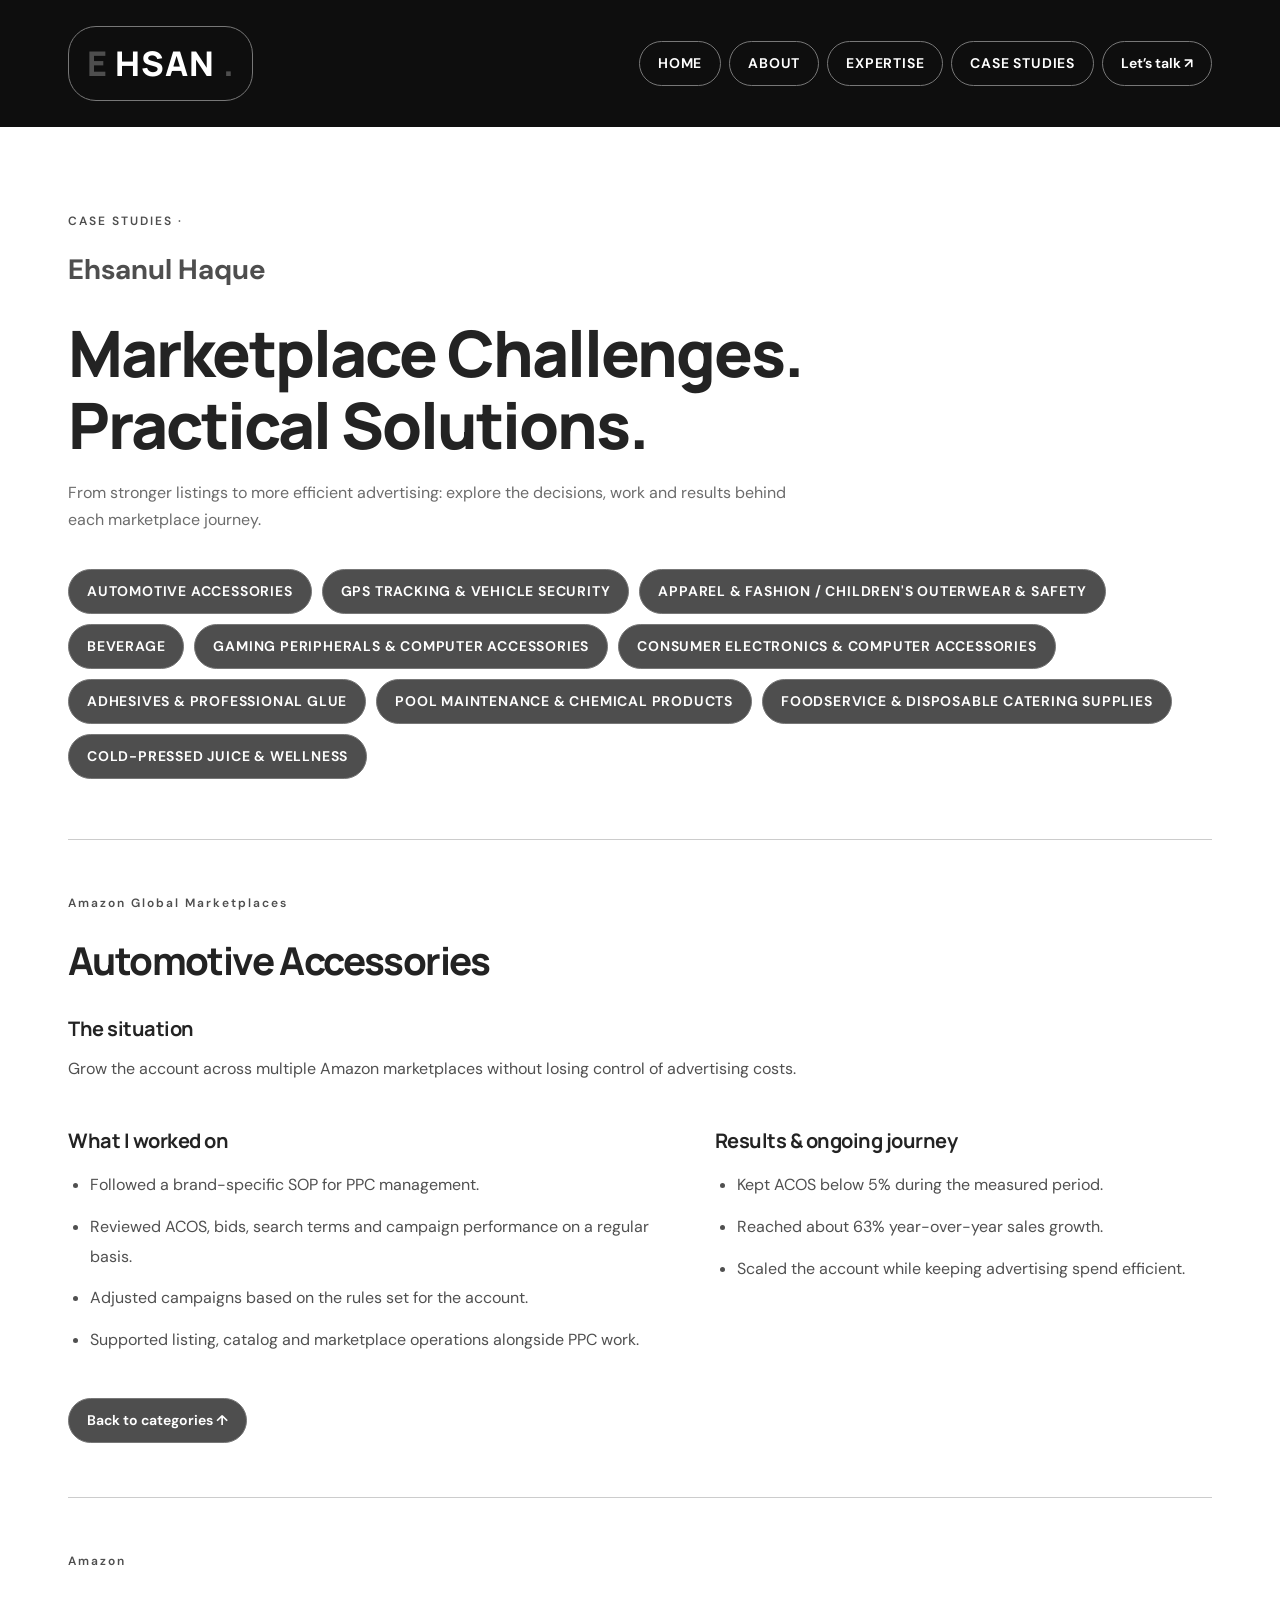
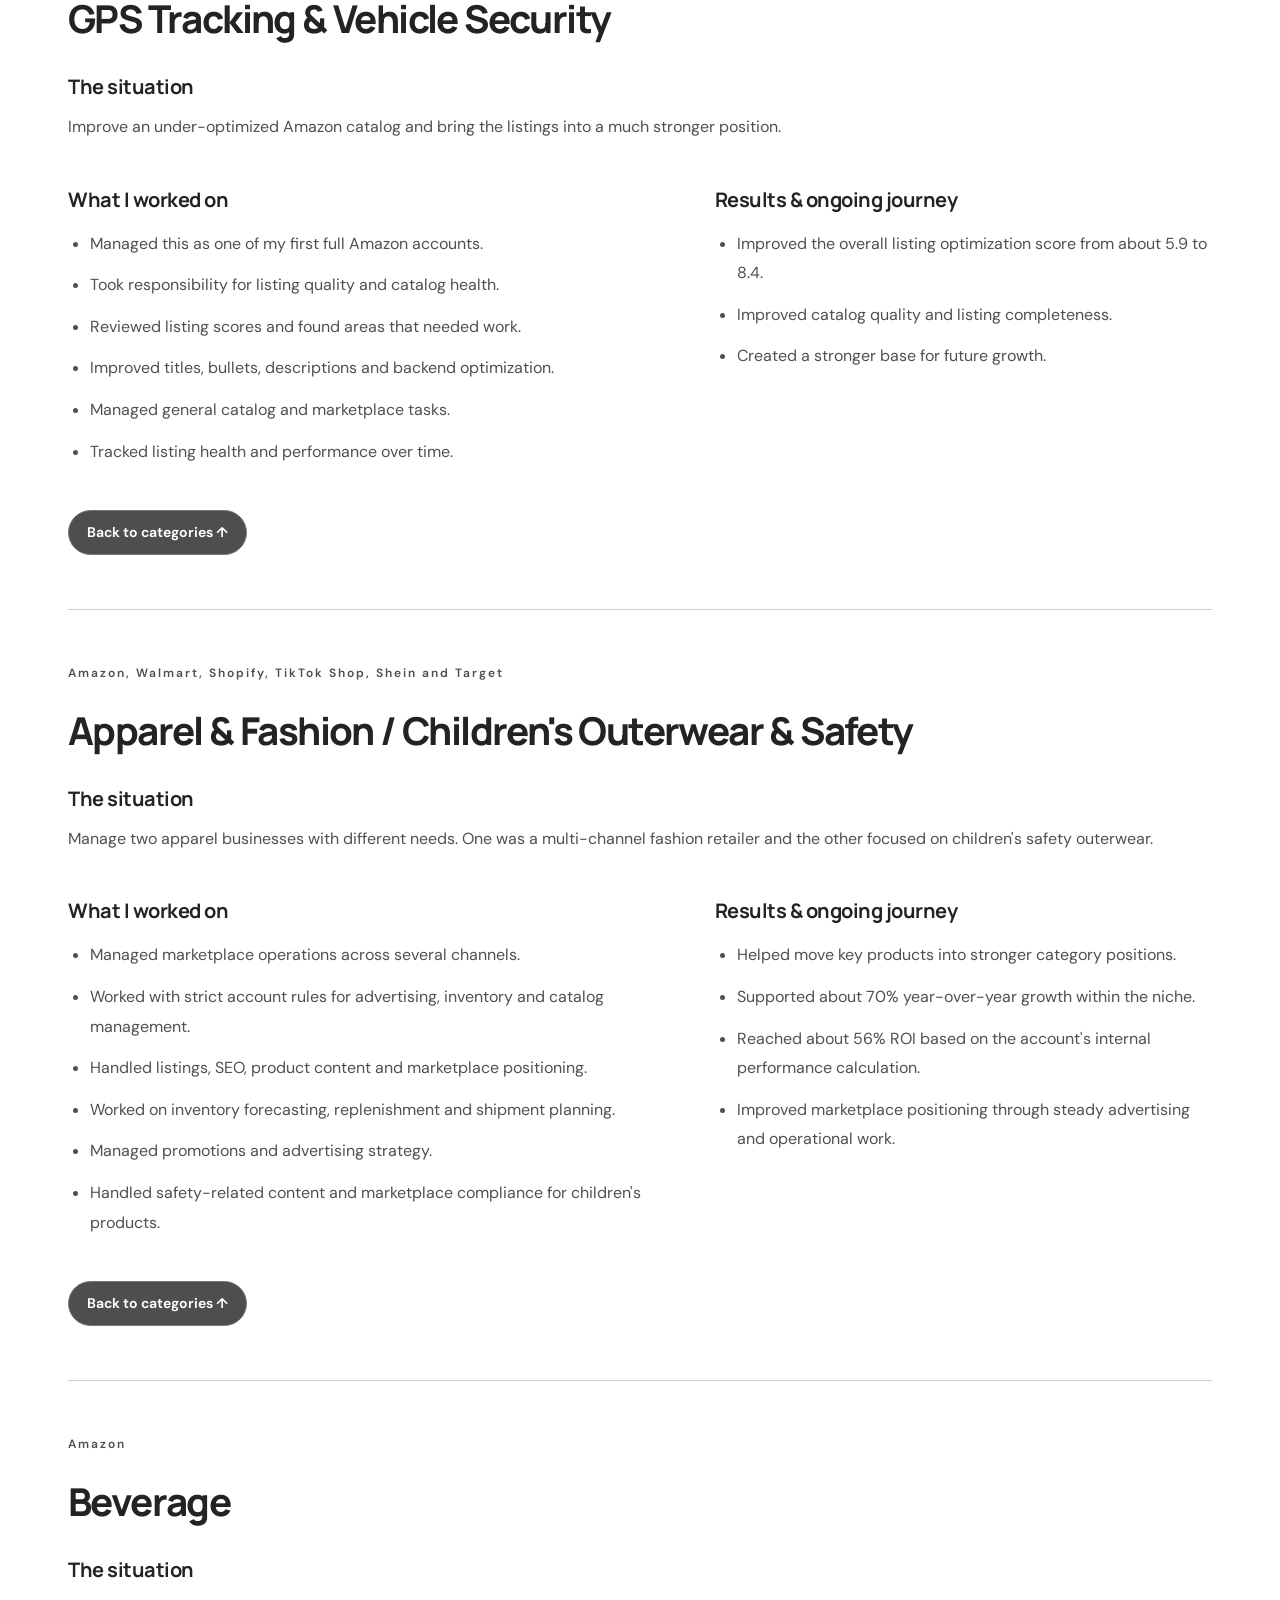
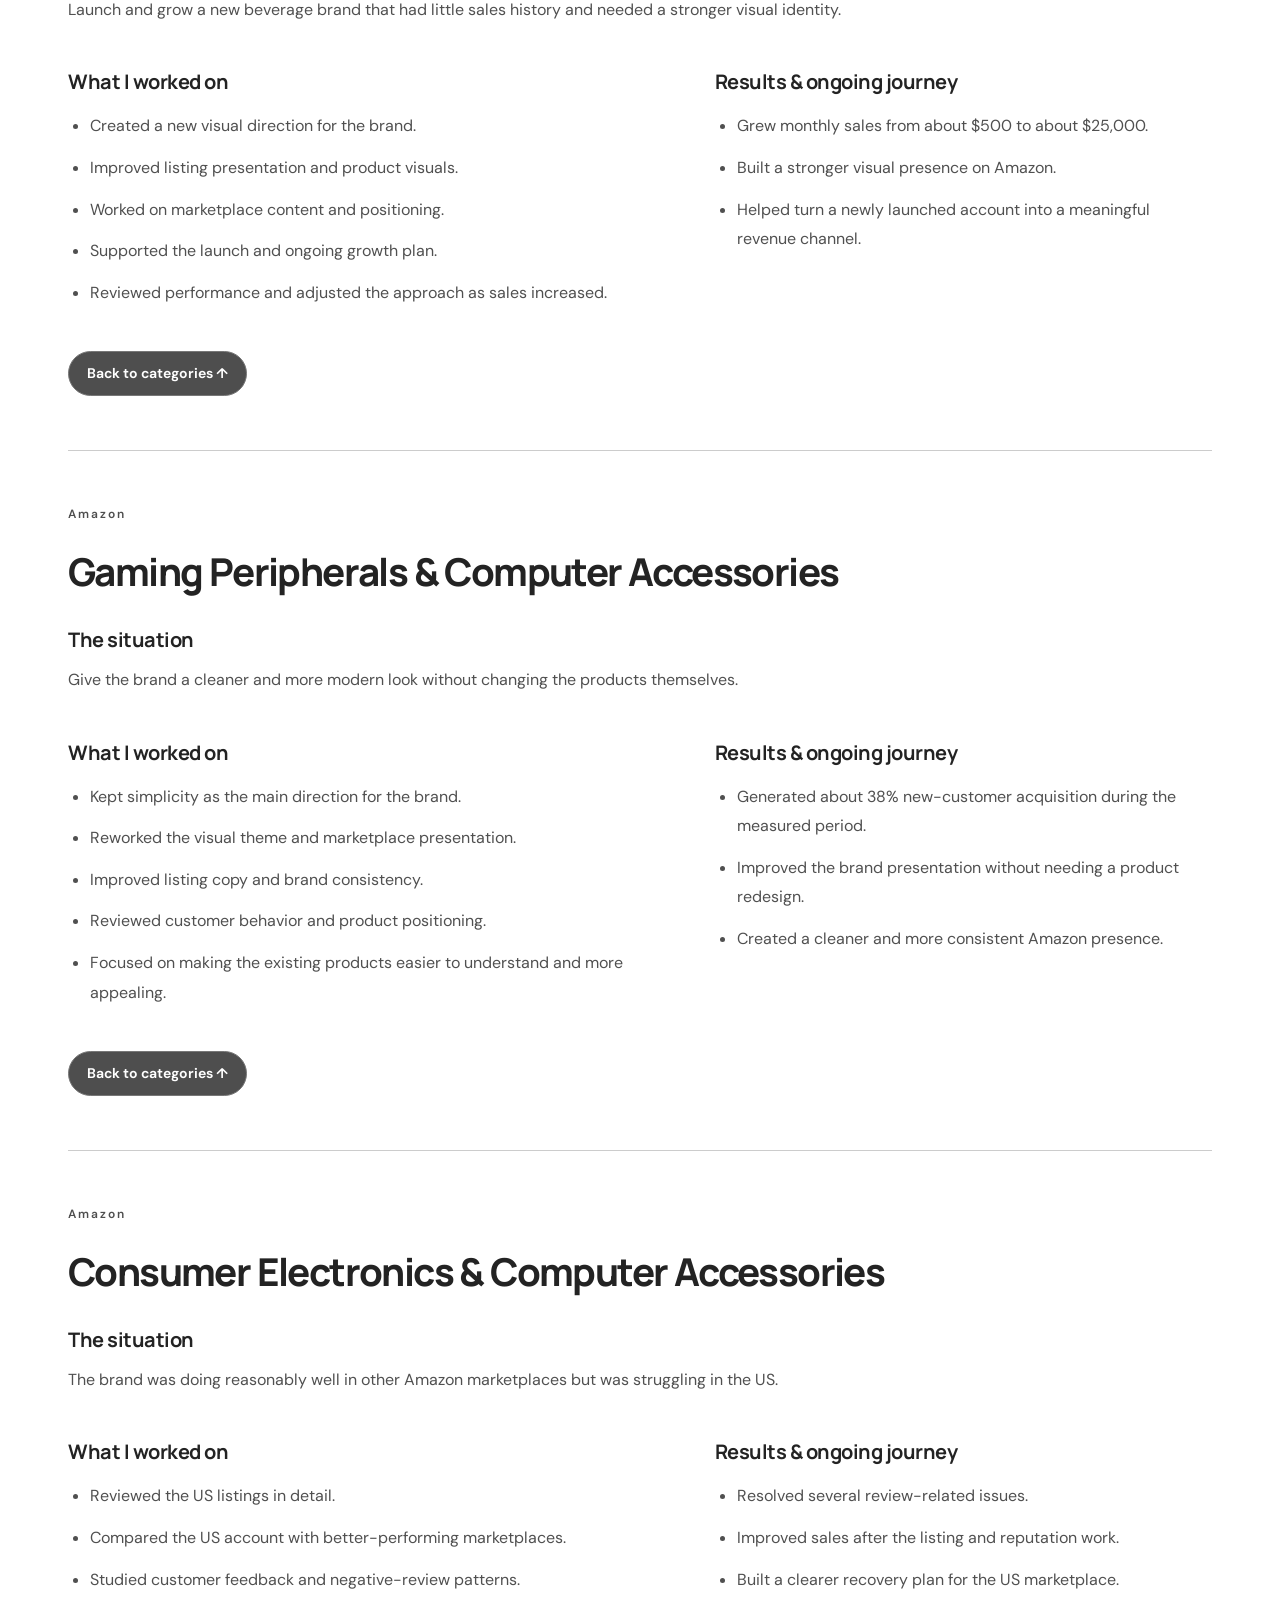
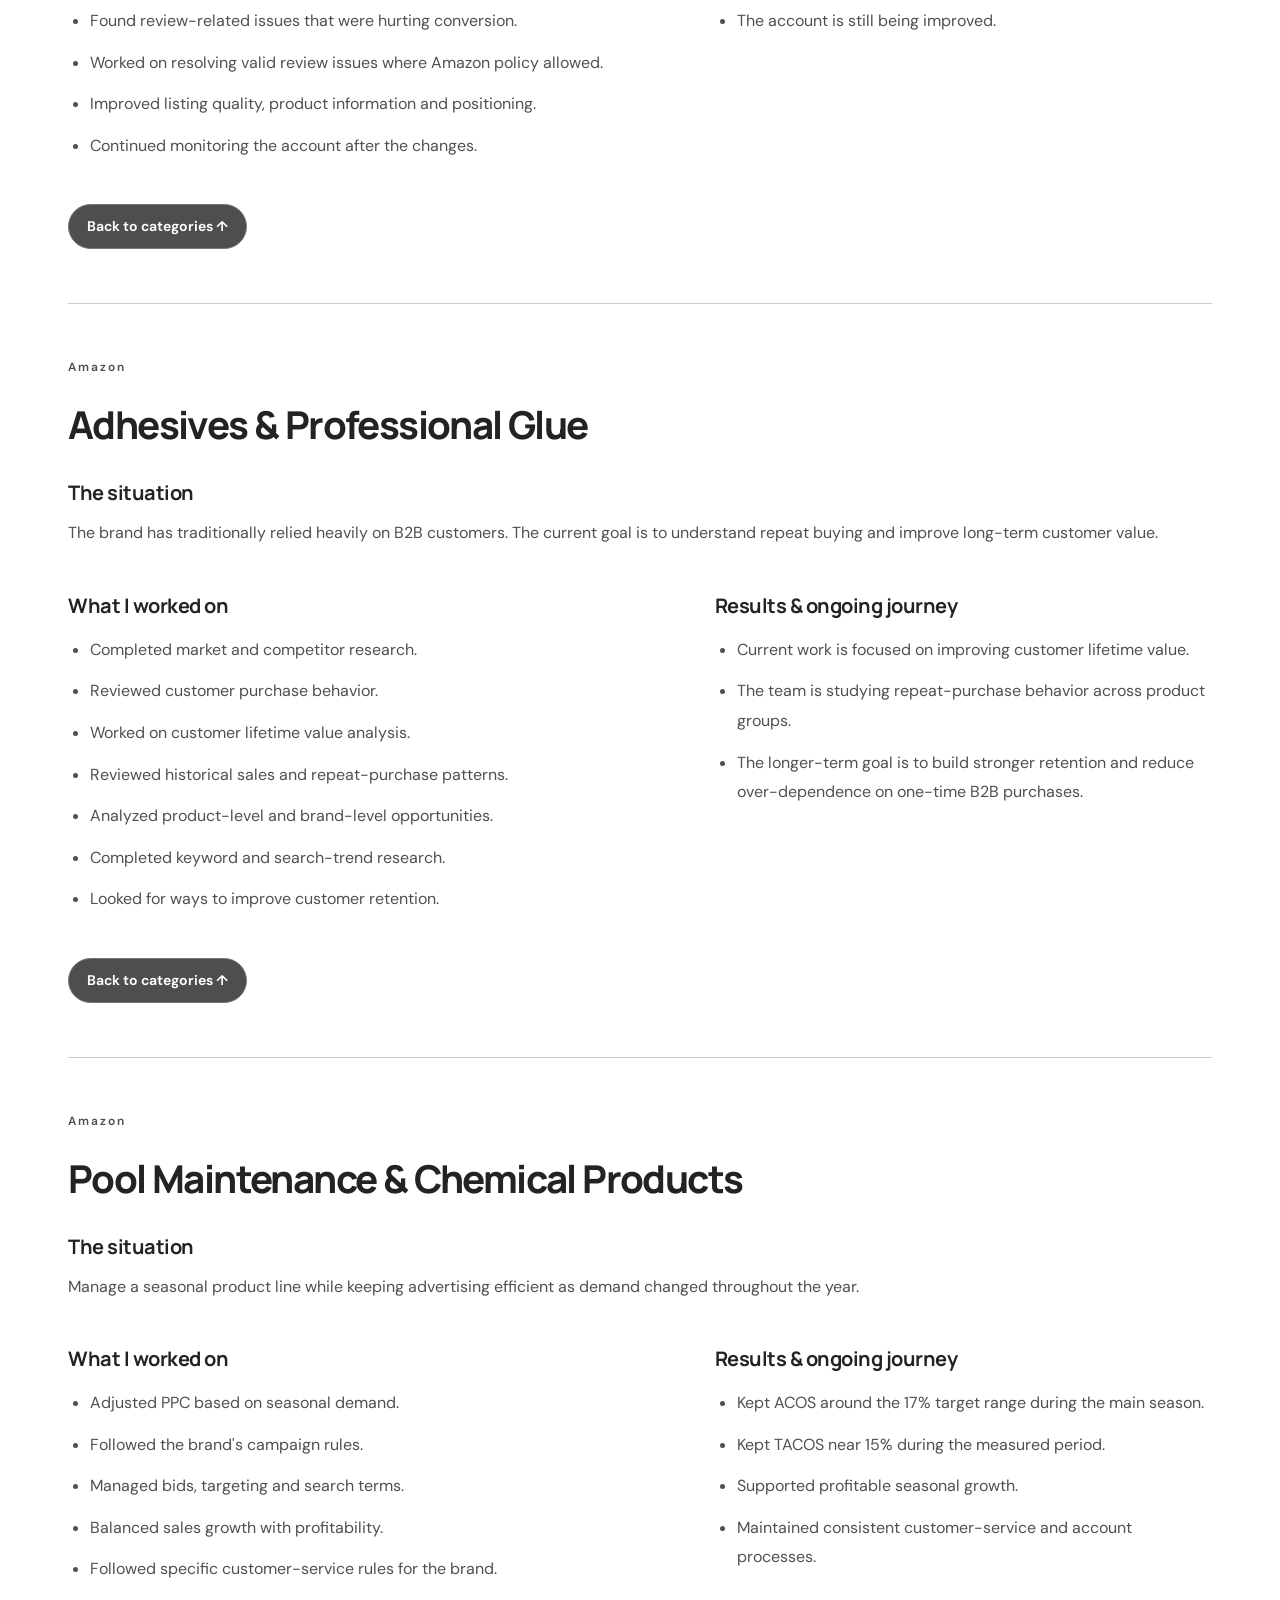
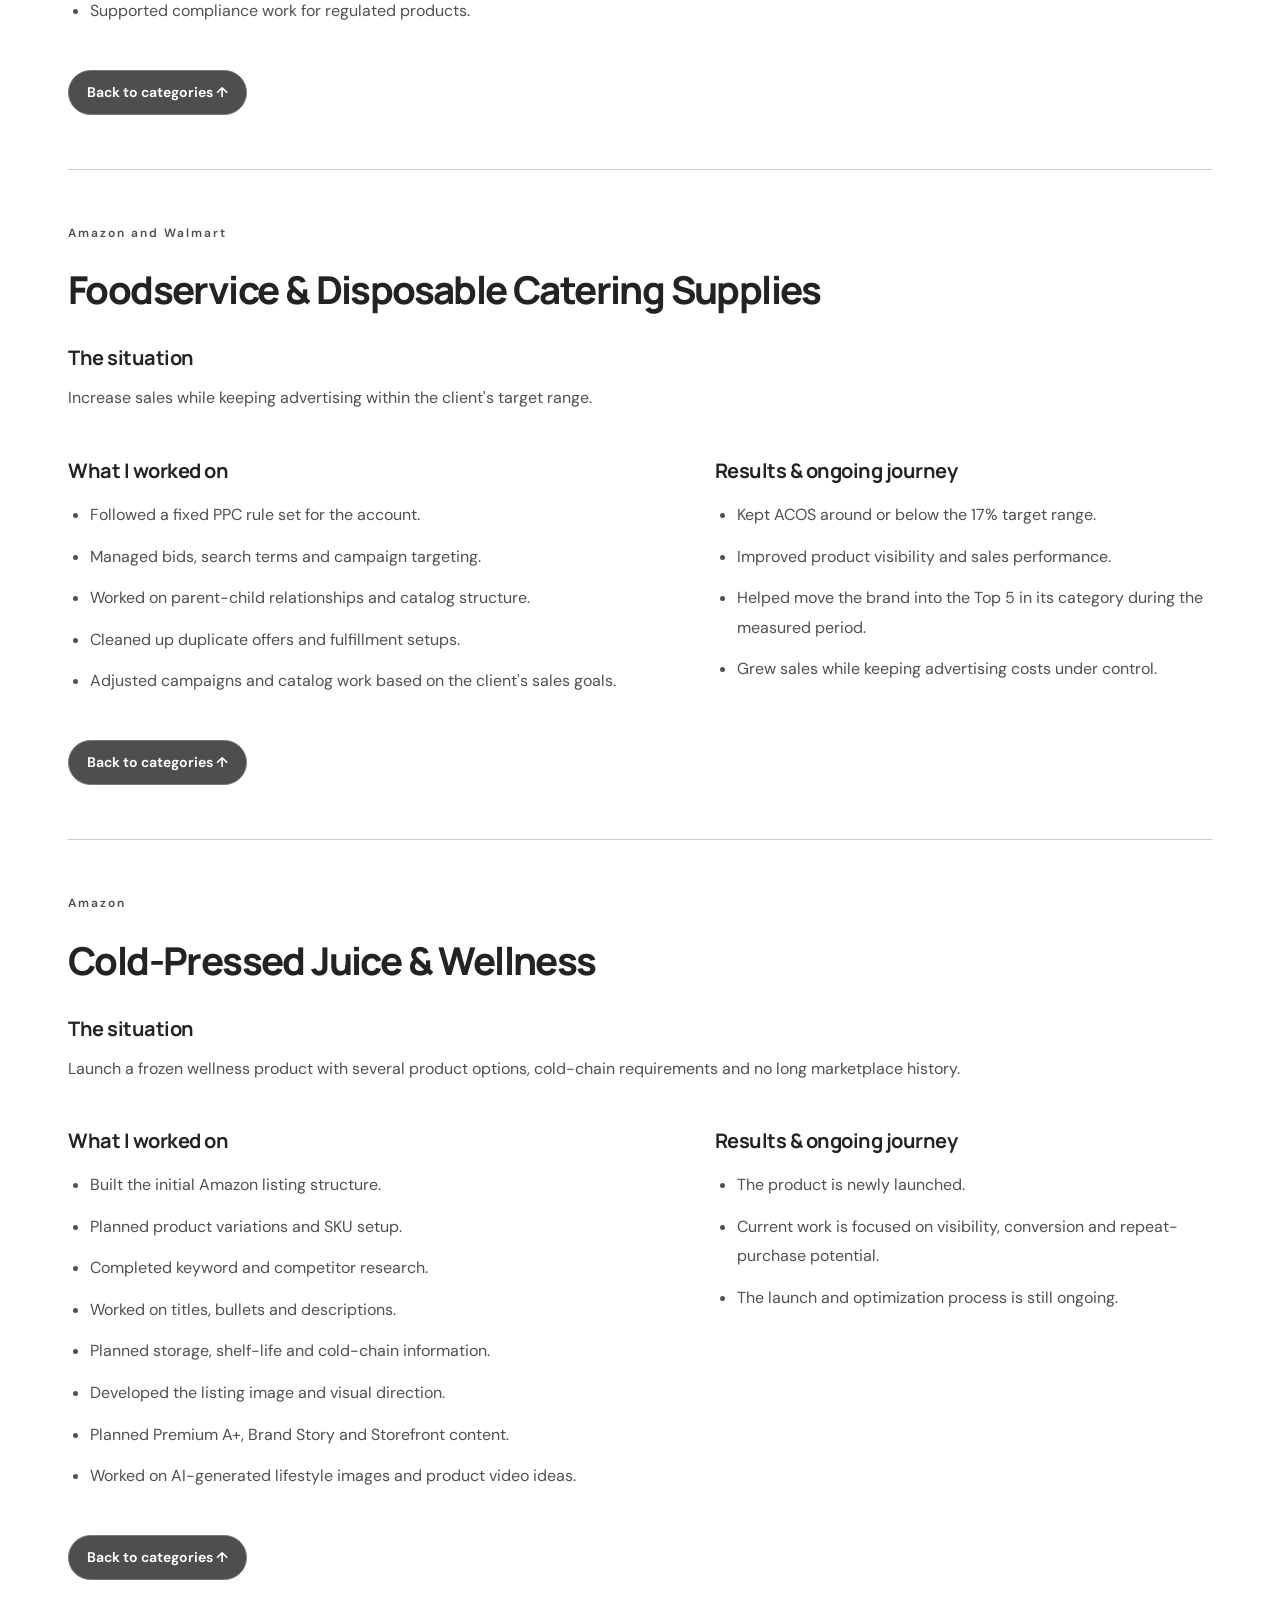
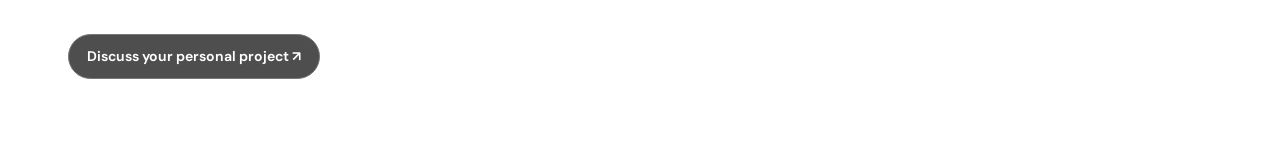
==== case-studies.html @ f99ffef5 "Add full category case studies and refresh personal project contact" ====
<!doctype html>
<html lang="en"><head><meta charset="utf-8"><meta name="viewport" content="width=device-width,initial-scale=1"><title>Marketplace Challenges. Practical Solutions. — Ehsanul Haque</title><meta name="description" content="Ehsan, Senior Account Manager and Amazon account management specialist. Marketplace strategy, AI content, advertising, reporting web apps, dashboards and automation."><link rel="icon" type="image/svg+xml" href="data:image/svg+xml,%3Csvg xmlns='http://www.w3.org/2000/svg' viewBox='0 0 40 40'%3E%3Crect width='40' height='40' rx='9' fill='%23474747'/%3E%3Ctext x='11' y='29' fill='white' font-family='Arial' font-size='29' font-weight='bold'%3Ee%3C/text%3E%3C/svg%3E"><link rel="stylesheet" href="styles.css"><link rel="stylesheet" href="theme.css"></head>
<body><a class="skip" href="#main">Skip to content</a><header><a class="wordmark" href="index.html#main"><span class="brand-accent">E</span>HSAN<span class="brand-dot">.</span></a><nav aria-label="Main navigation"><a href="index.html#main">Home</a><a href="index.html#about">About</a><a href="index.html#expertise">Expertise</a><a href="case-studies.html">Case studies</a><a class="nav-cta" href="index.html#contact">Let’s talk ↗</a></nav></header><main id="main" class="wrap section case-page"><div class="section-label">CASE STUDIES · <strong>Ehsanul Haque</strong></div><h1>Marketplace Challenges.<br>Practical Solutions.</h1><p class="case-intro">From stronger listings to more efficient advertising: explore the decisions, work and results behind each marketplace journey.</p><nav class="category-nav" aria-label="Case study categories"><a class="button" href="#case-1">Automotive Accessories</a><a class="button" href="#case-2">GPS Tracking &amp; Vehicle Security</a><a class="button" href="#case-3">Apparel &amp; Fashion / Children&#x27;s Outerwear &amp; Safety</a><a class="button" href="#case-4">Beverage</a><a class="button" href="#case-5">Gaming Peripherals &amp; Computer Accessories</a><a class="button" href="#case-6">Consumer Electronics &amp; Computer Accessories</a><a class="button" href="#case-7">Adhesives &amp; Professional Glue</a><a class="button" href="#case-8">Pool Maintenance &amp; Chemical Products</a><a class="button" href="#case-9">Foodservice &amp; Disposable Catering Supplies</a><a class="button" href="#case-10">Cold-Pressed Juice &amp; Wellness</a></nav><article class="case-story" id="case-1"><div class="section-label">Amazon Global Marketplaces</div><h2>Automotive Accessories</h2><h3>The situation</h3><p>Grow the account across multiple Amazon marketplaces without losing control of advertising costs.</p><div class="story-columns"><div><h3>What I worked on</h3><ul><li>Followed a brand-specific SOP for PPC management.</li><li>Reviewed ACOS, bids, search terms and campaign performance on a regular basis.</li><li>Adjusted campaigns based on the rules set for the account.</li><li>Supported listing, catalog and marketplace operations alongside PPC work.</li></ul></div><div><h3>Results & ongoing journey</h3><ul><li>Kept ACOS below 5% during the measured period.</li><li>Reached about 63% year-over-year sales growth.</li><li>Scaled the account while keeping advertising spend efficient.</li></ul></div></div><a class="button" href="#main">Back to categories ↑</a></article><article class="case-story" id="case-2"><div class="section-label">Amazon</div><h2>GPS Tracking &amp; Vehicle Security</h2><h3>The situation</h3><p>Improve an under-optimized Amazon catalog and bring the listings into a much stronger position.</p><div class="story-columns"><div><h3>What I worked on</h3><ul><li>Managed this as one of my first full Amazon accounts.</li><li>Took responsibility for listing quality and catalog health.</li><li>Reviewed listing scores and found areas that needed work.</li><li>Improved titles, bullets, descriptions and backend optimization.</li><li>Managed general catalog and marketplace tasks.</li><li>Tracked listing health and performance over time.</li></ul></div><div><h3>Results & ongoing journey</h3><ul><li>Improved the overall listing optimization score from about 5.9 to 8.4.</li><li>Improved catalog quality and listing completeness.</li><li>Created a stronger base for future growth.</li></ul></div></div><a class="button" href="#main">Back to categories ↑</a></article><article class="case-story" id="case-3"><div class="section-label">Amazon, Walmart, Shopify, TikTok Shop, Shein and Target</div><h2>Apparel &amp; Fashion / Children&#x27;s Outerwear &amp; Safety</h2><h3>The situation</h3><p>Manage two apparel businesses with different needs. One was a multi-channel fashion retailer and the other focused on children&#x27;s safety outerwear.</p><div class="story-columns"><div><h3>What I worked on</h3><ul><li>Managed marketplace operations across several channels.</li><li>Worked with strict account rules for advertising, inventory and catalog management.</li><li>Handled listings, SEO, product content and marketplace positioning.</li><li>Worked on inventory forecasting, replenishment and shipment planning.</li><li>Managed promotions and advertising strategy.</li><li>Handled safety-related content and marketplace compliance for children&#x27;s products.</li></ul></div><div><h3>Results & ongoing journey</h3><ul><li>Helped move key products into stronger category positions.</li><li>Supported about 70% year-over-year growth within the niche.</li><li>Reached about 56% ROI based on the account&#x27;s internal performance calculation.</li><li>Improved marketplace positioning through steady advertising and operational work.</li></ul></div></div><a class="button" href="#main">Back to categories ↑</a></article><article class="case-story" id="case-4"><div class="section-label">Amazon</div><h2>Beverage</h2><h3>The situation</h3><p>Launch and grow a new beverage brand that had little sales history and needed a stronger visual identity.</p><div class="story-columns"><div><h3>What I worked on</h3><ul><li>Created a new visual direction for the brand.</li><li>Improved listing presentation and product visuals.</li><li>Worked on marketplace content and positioning.</li><li>Supported the launch and ongoing growth plan.</li><li>Reviewed performance and adjusted the approach as sales increased.</li></ul></div><div><h3>Results & ongoing journey</h3><ul><li>Grew monthly sales from about $500 to about $25,000.</li><li>Built a stronger visual presence on Amazon.</li><li>Helped turn a newly launched account into a meaningful revenue channel.</li></ul></div></div><a class="button" href="#main">Back to categories ↑</a></article><article class="case-story" id="case-5"><div class="section-label">Amazon</div><h2>Gaming Peripherals &amp; Computer Accessories</h2><h3>The situation</h3><p>Give the brand a cleaner and more modern look without changing the products themselves.</p><div class="story-columns"><div><h3>What I worked on</h3><ul><li>Kept simplicity as the main direction for the brand.</li><li>Reworked the visual theme and marketplace presentation.</li><li>Improved listing copy and brand consistency.</li><li>Reviewed customer behavior and product positioning.</li><li>Focused on making the existing products easier to understand and more appealing.</li></ul></div><div><h3>Results & ongoing journey</h3><ul><li>Generated about 38% new-customer acquisition during the measured period.</li><li>Improved the brand presentation without needing a product redesign.</li><li>Created a cleaner and more consistent Amazon presence.</li></ul></div></div><a class="button" href="#main">Back to categories ↑</a></article><article class="case-story" id="case-6"><div class="section-label">Amazon</div><h2>Consumer Electronics &amp; Computer Accessories</h2><h3>The situation</h3><p>The brand was doing reasonably well in other Amazon marketplaces but was struggling in the US.</p><div class="story-columns"><div><h3>What I worked on</h3><ul><li>Reviewed the US listings in detail.</li><li>Compared the US account with better-performing marketplaces.</li><li>Studied customer feedback and negative-review patterns.</li><li>Found review-related issues that were hurting conversion.</li><li>Worked on resolving valid review issues where Amazon policy allowed.</li><li>Improved listing quality, product information and positioning.</li><li>Continued monitoring the account after the changes.</li></ul></div><div><h3>Results & ongoing journey</h3><ul><li>Resolved several review-related issues.</li><li>Improved sales after the listing and reputation work.</li><li>Built a clearer recovery plan for the US marketplace.</li><li>The account is still being improved.</li></ul></div></div><a class="button" href="#main">Back to categories ↑</a></article><article class="case-story" id="case-7"><div class="section-label">Amazon</div><h2>Adhesives &amp; Professional Glue</h2><h3>The situation</h3><p>The brand has traditionally relied heavily on B2B customers. The current goal is to understand repeat buying and improve long-term customer value.</p><div class="story-columns"><div><h3>What I worked on</h3><ul><li>Completed market and competitor research.</li><li>Reviewed customer purchase behavior.</li><li>Worked on customer lifetime value analysis.</li><li>Reviewed historical sales and repeat-purchase patterns.</li><li>Analyzed product-level and brand-level opportunities.</li><li>Completed keyword and search-trend research.</li><li>Looked for ways to improve customer retention.</li></ul></div><div><h3>Results & ongoing journey</h3><ul><li>Current work is focused on improving customer lifetime value.</li><li>The team is studying repeat-purchase behavior across product groups.</li><li>The longer-term goal is to build stronger retention and reduce over-dependence on one-time B2B purchases.</li></ul></div></div><a class="button" href="#main">Back to categories ↑</a></article><article class="case-story" id="case-8"><div class="section-label">Amazon</div><h2>Pool Maintenance &amp; Chemical Products</h2><h3>The situation</h3><p>Manage a seasonal product line while keeping advertising efficient as demand changed throughout the year.</p><div class="story-columns"><div><h3>What I worked on</h3><ul><li>Adjusted PPC based on seasonal demand.</li><li>Followed the brand&#x27;s campaign rules.</li><li>Managed bids, targeting and search terms.</li><li>Balanced sales growth with profitability.</li><li>Followed specific customer-service rules for the brand.</li><li>Supported compliance work for regulated products.</li></ul></div><div><h3>Results & ongoing journey</h3><ul><li>Kept ACOS around the 17% target range during the main season.</li><li>Kept TACOS near 15% during the measured period.</li><li>Supported profitable seasonal growth.</li><li>Maintained consistent customer-service and account processes.</li></ul></div></div><a class="button" href="#main">Back to categories ↑</a></article><article class="case-story" id="case-9"><div class="section-label">Amazon and Walmart</div><h2>Foodservice &amp; Disposable Catering Supplies</h2><h3>The situation</h3><p>Increase sales while keeping advertising within the client&#x27;s target range.</p><div class="story-columns"><div><h3>What I worked on</h3><ul><li>Followed a fixed PPC rule set for the account.</li><li>Managed bids, search terms and campaign targeting.</li><li>Worked on parent-child relationships and catalog structure.</li><li>Cleaned up duplicate offers and fulfillment setups.</li><li>Adjusted campaigns and catalog work based on the client&#x27;s sales goals.</li></ul></div><div><h3>Results & ongoing journey</h3><ul><li>Kept ACOS around or below the 17% target range.</li><li>Improved product visibility and sales performance.</li><li>Helped move the brand into the Top 5 in its category during the measured period.</li><li>Grew sales while keeping advertising costs under control.</li></ul></div></div><a class="button" href="#main">Back to categories ↑</a></article><article class="case-story" id="case-10"><div class="section-label">Amazon</div><h2>Cold-Pressed Juice &amp; Wellness</h2><h3>The situation</h3><p>Launch a frozen wellness product with several product options, cold-chain requirements and no long marketplace history.</p><div class="story-columns"><div><h3>What I worked on</h3><ul><li>Built the initial Amazon listing structure.</li><li>Planned product variations and SKU setup.</li><li>Completed keyword and competitor research.</li><li>Worked on titles, bullets and descriptions.</li><li>Planned storage, shelf-life and cold-chain information.</li><li>Developed the listing image and visual direction.</li><li>Planned Premium A+, Brand Story and Storefront content.</li><li>Worked on AI-generated lifestyle images and product video ideas.</li></ul></div><div><h3>Results & ongoing journey</h3><ul><li>The product is newly launched.</li><li>Current work is focused on visibility, conversion and repeat-purchase potential.</li><li>The launch and optimization process is still ongoing.</li></ul></div></div><a class="button" href="#main">Back to categories ↑</a></article><a class="button" href="index.html#contact">Discuss your personal project ↗</a></main></body></html>
---- styles.css ----
@import url('https://fonts.googleapis.com/css2?family=DM+Sans:wght@400;450;500;550;600;650;700&family=Manrope:wght@400;500;600;650;700;750;800&display=swap');
:root{--ink:#222222;--blue:#595959;--muted:#6f6f6f;--line:#e0e0e0;--paper:#ffffff;--soft:#f6f6f6}*{box-sizing:border-box}html{scroll-behavior:smooth;scroll-padding-top:100px}body{margin:0;background:var(--paper);color:var(--ink);font-family:'DM Sans',Arial,sans-serif;font-size:16px;line-height:1.65}a{color:inherit;text-decoration:none}a,summary{touch-action:manipulation}a:focus-visible,summary:focus-visible{outline:3px solid #989898;outline-offset:6px}.wrap{max-width:1240px;padding:0 48px;margin:auto}header{max-width:1440px;padding:25px 48px;margin:auto;display:flex;align-items:center;justify-content:space-between;border-bottom:1px solid var(--line)}.wordmark{font-family:'Manrope',sans-serif;font-size:32px;font-weight:800;letter-spacing:-1.8px}.wordmark span{font-family:Arial;font-size:13px;vertical-align:top;margin-left:4px;letter-spacing:0}nav{display:flex;gap:34px;align-items:center;font-size:14px;font-weight:600}.nav-cta{padding:10px 18px;border:1px solid var(--line);border-radius:5px}.nav-cta span{margin-left:18px}.hero{padding-top:62px;padding-bottom:60px}.eyebrow,.section-label{font-size:12px;letter-spacing:1.7px;font-weight:700}.eyebrow{display:flex;align-items:center;gap:10px;margin-bottom:27px}.tiny-line{display:block;width:24px;height:2px;background:var(--blue)}.hero-grid{display:grid;grid-template-columns:1.65fr 1fr;gap:65px;align-items:center}h1,h2,h3,p{margin-top:0}h1,h2,h3{font-family:'Manrope',sans-serif}h1{font-size:clamp(40px,4.6vw,65px);line-height:1.12;letter-spacing:-2.9px;font-weight:750;margin-bottom:25px}h1>span{color:var(--blue)}.hero-copy{color:var(--muted);max-width:525px;font-size:17px;line-height:1.8}.actions{display:flex;align-items:center;gap:26px;margin:30px 0}.button{background:var(--blue);color:white;padding:15px 21px;display:inline-flex;align-items:center;gap:26px;border-radius:5px;font-size:14px;font-weight:650;transition:background .2s,transform .2s}.button:hover{background:#444444;transform:translateY(-2px)}.text-link{font-size:14px;font-weight:600}.text-link span{margin-left:12px}.role{border-left:2px solid #dedede;padding-left:15px;font-size:13px;line-height:1.8;color:var(--muted);margin-top:35px}.role strong{font-weight:500;color:var(--ink)}.hero-card{background:#222222;color:#ffffff;padding:26px 30px 20px;border-radius:12px;position:relative;box-shadow:14px 16px 0 #f1f1f1;overflow:hidden}.card-top{display:flex;justify-content:space-between;color:#c7c7c7;font-size:10px;letter-spacing:1.1px;gap:10px}.big-a{font-family:Georgia,serif;font-size:94px;line-height:1.2;letter-spacing:-6px;margin-top:15px;color:#bdbdbd}.big-a span{font-family:Arial,sans-serif;font-size:56px;margin-left:5px;color:#a2a2a2}.hero-card h2{font-size:30px;line-height:1.2;letter-spacing:-1px;margin:5px 0 12px}.hero-card p{color:#bdbdbd;font-size:14px;margin-bottom:22px}.pillar{display:flex;border-top:1px solid #414141;align-items:center;gap:16px;padding:10px 0;font-size:14px}.pillar>span:first-child{color:#ababab;font-size:11px}.pillar b{font-weight:500;flex:1}.pillar>span:last-child{color:#bdbdbd}.card-bottom{font-size:9px;letter-spacing:1px;margin-top:13px;color:#ababab}.market-strip{border-block:1px solid var(--line);background:#fcfcfc}.market-strip>.wrap{display:flex;justify-content:space-between;align-items:center;gap:25px;padding-block:25px;flex-wrap:wrap}.market-strip .wrap>span{font-size:10px;letter-spacing:1.5px;color:var(--muted)}.market-strip b{font-size:21px;letter-spacing:-.7px}.market-strip small{font-size:10px;font-weight:400;letter-spacing:0}.section{padding-top:90px;padding-bottom:90px}.section-label{color:var(--blue);margin-bottom:24px}h2{font-size:clamp(30px,3.25vw,44px);line-height:1.22;letter-spacing:-1.6px;font-weight:650;margin-bottom:24px}h3{font-size:19px;letter-spacing:-.5px;line-height:1.35;font-weight:700}p{color:var(--muted);margin-bottom:20px}.about,.experience{display:grid;grid-template-columns:1fr 2fr;gap:50px}.about>div:last-child,.experience>div:last-child{max-width:700px}.large-copy{font-size:22px;color:var(--ink);line-height:1.6}.section-heading{display:flex;justify-content:space-between;gap:50px;align-items:flex-end;margin-bottom:36px}.section-heading h2{margin-bottom:0}.section-heading>p{max-width:340px;margin:0;font-size:15px}.expertise-bg{background:var(--soft)}.expertise-grid{display:grid;grid-template-columns:repeat(4,1fr);gap:25px}.expertise-grid article{border-top:1px solid #cfcfcf;padding-top:25px}.skill-icon{display:inline-flex;width:40px;height:40px;border:1px solid #d6d6d6;background:#f0f0f0;align-items:center;justify-content:center;font-size:23px;color:var(--blue);border-radius:8px;margin-bottom:27px}.expertise-grid h3{font-size:18px}.expertise-grid p{font-size:14px}.expertise-grid ul{list-style:none;padding:18px 0 0;margin:0;border-top:1px solid var(--line);font-size:13px;line-height:2.15}.market-grid{display:grid;grid-template-columns:1fr 1.2fr;gap:50px}.amazon-card{border:1px solid #dedede;border-radius:9px;padding:34px;background:#f9f9f9;display:flex;flex-direction:column;align-items:flex-start}.tag{font-size:10px;letter-spacing:1.2px;color:var(--blue);font-weight:700;background:#eeeeee;padding:5px 9px;border-radius:3px;display:inline-block}.amazon-card h3{font-size:36px;margin:30px 0 15px}.mini-label{font-size:10px;letter-spacing:1px;margin-top:auto;color:var(--muted)}.other-markets>div{display:flex;justify-content:space-between;align-items:center;gap:25px;padding:18px 0;border-bottom:1px solid var(--line)}.other-markets h3{margin:0}.other-markets p{font-size:13px;margin:0;text-align:right}.work-bg{background:#f7f7f7}.project{border-top:1px solid #d8d8d8}.project:last-child{border-bottom:1px solid #d8d8d8}.project summary{display:flex;gap:24px;align-items:center;padding:25px 0;cursor:pointer;list-style:none}.project summary::-webkit-details-marker{display:none}.project-number{font-size:12px;color:var(--muted);width:30px}.project h3{font-size:27px;margin:0;flex:1}.project-status{font-size:10px;letter-spacing:1px;color:var(--muted)}.project-toggle{border:1px solid #d2d2d2;border-radius:50%;width:35px;height:35px;display:grid;place-items:center;font-size:24px;font-weight:400;transition:transform .2s}.project[open] .project-toggle{transform:rotate(45deg)}.project-body{max-width:760px;padding:0 50px 22px;font-size:15px}.tools-section{display:grid;grid-template-columns:1fr 1fr;gap:75px}.tools-section>div>p{max-width:320px}.tool-list{display:grid;grid-template-columns:1fr 1fr;gap:22px}.tool-list>div{border-bottom:1px solid var(--line);padding-bottom:15px}.tool-list h3{font-size:16px;margin-bottom:5px}.tool-list p{font-size:13px;margin:0}.process-bg{background:#222222;color:white}.process-bg .section-label{color:#bcbcbc}.process-grid{display:grid;grid-template-columns:repeat(4,1fr);gap:30px;margin-top:48px}.process-grid article{border-top:1px solid #545454;padding-top:18px}.process-grid article>span{font-size:13px;color:#bcbcbc}.process-grid h3{margin-top:27px}.process-grid p{font-size:14px;color:#c0c0c0}.experience .tag{margin-bottom:22px}.experience-foot{font-size:13px;border-top:1px solid var(--line);padding-top:20px;margin-top:25px;color:var(--muted)}.contact{background:var(--blue);color:white;padding-top:64px}.contact .section-label{color:#dcdcdc}.contact-grid{display:grid;grid-template-columns:1.5fr 1fr;gap:60px;align-items:center}.contact h2{font-size:clamp(35px,3.5vw,49px)}.contact h2 span{color:#cacaca}.contact p{color:#eaeaea}.light{background:white;color:var(--blue)}.light:hover{background:#f2f2f2}.contact-pending{border:1px solid #bababa;border-radius:4px;padding:14px 18px;display:inline-block;font-size:14px}.contact-address{font-size:14px;margin-top:14px}footer{border-top:1px solid #8b8b8b;display:flex;align-items:center;justify-content:space-between;gap:20px;margin-top:48px;padding:25px 0}footer>span,footer>a:last-child{font-size:12px;color:#eaeaea}.skip{position:absolute;top:-100px;left:15px;padding:12px;background:white;z-index:10}.skip:focus{top:10px}@media(min-width:1440px){header{padding-inline:148px;max-width:1440px}}@media(max-width:1000px){.hero-grid{gap:35px;grid-template-columns:1.4fr 1fr}h1{font-size:48px;letter-spacing:-2px}.hero-card{padding:24px}.expertise-grid{grid-template-columns:repeat(2,1fr);gap:35px}.about,.experience{grid-template-columns:1fr 2.5fr;gap:20px}.tools-section{gap:35px}.market-grid{gap:30px}.process-grid{grid-template-columns:repeat(2,1fr)}.contact-grid{gap:30px}}@media(max-width:720px){.wrap{padding-inline:24px}header{padding:20px 24px}nav{gap:18px}nav>a:not(.nav-cta){display:none}.wordmark{font-size:29px}.hero{padding-top:40px;padding-bottom:45px}.eyebrow{font-size:10px;letter-spacing:1.1px}.hero-grid{grid-template-columns:1fr;gap:40px}h1{font-size:clamp(37px,8.4vw,57px);letter-spacing:-1.8px}.hero-copy{font-size:16px}.hero-card{max-width:460px;width:100%;padding:25px 28px}.big-a{float:right;margin-top:25px;font-size:90px}.hero-card h2{margin-top:30px}.hero-card>p{max-width:210px}.card-top{font-size:9px}.hero-card .pillar{clear:both}.actions{gap:20px;flex-wrap:wrap}.role{margin-top:25px}.market-strip>.wrap{justify-content:flex-start;gap:22px 28px}.market-strip .wrap>span{width:100%}.market-strip b{font-size:19px}.section{padding-top:58px;padding-bottom:58px}.about,.experience,.market-grid,.tools-section,.contact-grid{grid-template-columns:1fr;gap:24px}.section-heading{display:block;margin-bottom:30px}.section-heading>p{margin-top:22px;max-width:100%}.large-copy{font-size:20px}.expertise-grid{gap:30px 22px}.expertise-grid h3{font-size:17px}.expertise-grid ul{font-size:12px}.expertise-grid p{font-size:14px}.project summary{gap:12px;flex-wrap:wrap;padding:22px 0}.project h3{font-size:23px}.project-status{order:4;width:100%;margin-left:42px;font-size:9px}.project-body{padding-left:42px;padding-right:0}.other-markets>div{gap:20px}.other-markets p{max-width:150px}.other-markets h3{font-size:18px}.section-label{font-size:10px;margin-bottom:20px}.process-grid{gap:25px}.contact{padding-top:48px}.contact-grid h2{margin-bottom:0}footer{flex-wrap:wrap;margin-top:30px}footer>.wordmark{width:100%}footer{padding-bottom:28px}.tools-section>div>p{max-width:100%}}@media(prefers-reduced-motion:reduce){html{scroll-behavior:auto}*{transition:none!important}} 
/* Reference-inspired visual direction */
:root{--blue:#535353;--ink:#212121;--muted:#6f6f6f;--line:#e9e9e9;--soft:#f8f8f8}
header{background:#0e0e0e;color:#ffffff;max-width:none;padding:26px max(32px,calc((100vw - 1144px)/2));border:0;position:relative;z-index:2}.wordmark{letter-spacing:1px;font-size:29px}.wordmark .brand-accent{font:inherit;color:var(--blue);margin:0;vertical-align:baseline}.wordmark .brand-dot{font:inherit;color:var(--blue);margin:0;vertical-align:baseline}nav{gap:27px;font-size:12px}nav>a:not(.nav-cta){text-transform:uppercase;letter-spacing:.8px}.nav-cta{border-color:#535353;border-radius:30px;padding:9px 20px}.hero{max-width:none;background:radial-gradient(ellipse at 76% 43%,#1e1e1e 0,transparent 38%),linear-gradient(115deg,#0e0e0e 20%,#141414 70%,#0d0d0d);color:white;position:relative;padding:68px 0 70px}.hero-grid{grid-template-columns:1.3fr 1fr;gap:70px}.eyebrow{font-size:12px;font-weight:500;letter-spacing:2px;margin-bottom:22px}h1{font-size:clamp(40px,4.1vw,59px);font-weight:800;line-height:1.2;letter-spacing:-2px}.hero-copy{font-size:16px;color:#bababa;line-height:1.9}.button{border-radius:30px;padding:13px 25px}.hero .text-link{border-bottom:1px solid #868686;padding-bottom:4px}.hero-socials{display:flex;gap:20px;font-size:12px;color:#cecece;letter-spacing:.7px;margin-top:40px}.hero-socials>span{color:#5d5d5d}.portrait-stage{position:relative;padding:20px 0}.portrait-frame{border-radius:50% 50% 10px 10px;border:8px solid #535353;overflow:hidden;box-shadow:24px -18px 0 -19px #535353;aspect-ratio:1/1.05;background:#fafafa}.portrait-frame img{width:100%;height:100%;object-fit:cover;object-position:50% 40%;display:block}.portrait-caption{position:relative;margin-top:-35px;margin-left:-26px;background:#181818;border-left:3px solid var(--blue);padding:16px 22px;box-shadow:0 12px 32px #05050540}.portrait-caption span{display:block;font-size:9px;letter-spacing:1.6px;color:#aeaeae}.portrait-caption b{font-size:13px;font-weight:500}.scroll-cue{display:flex;gap:15px;align-items:center;justify-content:center;font-size:9px;letter-spacing:2px;color:#b4b4b4;margin-top:45px}.scroll-cue span{font-size:20px;color:var(--blue)}.hero{clip-path:polygon(0 0,100% 0,100% 96%,0 100%);margin-bottom:-1px}@media(max-width:720px){header{padding:20px 24px}.hero{padding-top:35px}.hero-grid{grid-template-columns:1fr;gap:20px}h1{font-size:clamp(36px,8.5vw,55px)}.portrait-stage{max-width:330px;margin:20px auto 0;width:100%}.portrait-caption{margin-left:-10px}.hero-socials{margin-top:25px}.hero nav{gap:10px}}
---- theme.css ----
/* Reference-inspired theme. Adjust these colors to restyle the site. */
:root { --blue: #4e4e4e; --ink: #232323; --muted: #6c6c6c; --line: #e8e8e8; --soft: #f8f8f8; }
body { font-size: 16px; }
.section { padding-block: 85px; }
h2 { font-size: clamp(30px, 3vw, 40px); font-weight: 750; }
.section-label { font-size: 12px; letter-spacing: 2px; font-weight: 600; }
.button:hover { background: #3d3d3d; }
.section-heading { margin-bottom: 40px; }
.expertise-bg .section-heading, .centered { display: block; text-align: center; }
.expertise-bg .section-heading > p { max-width: 650px; margin: 20px auto 0; font-size: 16px; }
.centered p { margin: 20px 0 0; }
.about { grid-template-columns: .85fr 1.4fr; gap: 75px; align-items: center; }
.about-photo { padding: 15px; background: #f6f6f6; border: 1px solid #ececec; border-radius: 5px; box-shadow: 0 15px 40px #1717170a; }
.about-photo img { width: 100%; height: auto; display: block; border-radius: 3px; }
.about-photo > span { display: block; text-align: center; font-size: 9px; letter-spacing: 1px; color: #727272; padding-top: 15px; }
.about h2 { margin-bottom: 15px; }
.about h2 em { font-style: normal; color: var(--blue); }
.about .section-label { color: var(--muted); }
.about-subtitle { font-size: 12px; letter-spacing: 1px; margin-bottom: 23px; }
.about p { font-size: 16px; }
.about-facts { display: grid; grid-template-columns: 1.3fr 1fr; gap: 15px; border-top: 1px solid var(--line); padding-block: 22px; margin-top: 25px; }
.about-facts span, .about-facts strong { display: block; }
.about-facts span { color: var(--muted); font-size: 12px; margin-bottom: 4px; }
.about-facts strong { font-size: 13px; font-weight: 500; }
.market-strip { background: white; border-top: 0; }
.market-strip > .wrap { display: grid; grid-template-columns: repeat(6, 1fr); gap: 30px; padding-block: 34px; }
.market-strip .logo-item { display: flex; flex-direction: column; align-items: center; justify-content: center; gap: 10px; min-width: 0; }
.market-strip img { display: block; width: 100%; max-width: 120px; height: 35px; object-fit: contain; }
.market-strip .logo-item.target img { width: 34px; }
.market-strip .logo-item span { font-size: 10px; color: #6c6c6c; letter-spacing: .5px; }
.expertise-grid { gap: 22px; grid-template-columns: repeat(3, minmax(0, 1fr)); }
.expertise-grid article { background: white; border: 1px solid #eeeeee; border-radius: 5px; padding: 28px 23px; box-shadow: 0 8px 26px #14141404; }
.skill-icon { color: var(--blue); background: #f7f7f7; border: 0; margin-bottom: 25px; width: 46px; height: 46px; font-size: 26px; }
.expertise-grid p { font-size: 16px; }
.expertise-grid ul { font-size: 14px; line-height: 1.8; }
.expertise-grid li + li { margin-top: 8px; }
.expertise-grid h3 { font-size: 18px; }
.amazon-card { background: #f9f9f9; border-color: var(--line); }
.tag { background: #f4f4f4; color: #3f3f3f; }
.amazon-card .market-logo { width: 145px; height: 45px; object-fit: contain; margin: 30px 0 10px; }
.amazon-card h3 { font-size: 25px; margin: 10px 0 15px; }
.mini-label { font-size: 11px; }
.other-markets p { font-size: 14px; }
.project-list { display: grid; grid-template-columns: repeat(2, 1fr); gap: 22px; }
.project { background: white; border: 1px solid var(--line); border-radius: 5px; padding: 5px 25px; }
.project:last-child { border: 1px solid var(--line); }
.project summary { flex-wrap: wrap; gap: 14px; padding-block: 25px; }
.project-number { width: 22px; color: var(--blue); }
.project h3 { font-size: 24px; }
.project-status { order: 4; width: 100%; font-size: 10px; margin-left: 36px; }
.project-markets { order: 3; width: 100%; padding-left: 36px; font-size: 14px; line-height: 1.7; color: #595959; }
.project h3 { min-width: 0; overflow-wrap: anywhere; }
.project-toggle { width: 29px; height: 29px; font-size: 20px; }
.project-body { padding: 0 0 15px 36px; font-size: 16px; }
.tools-section { align-items: start; }
.tool-list > div { padding: 16px 0; }
.tool-list p { font-size: 14px; }
.process-bg { background: #121212; }
.process-bg .section-label { color: #909090; }
.process-grid article { border-color: #363636; }
.process-grid article > span { color: #949494; }
.process-grid p { font-size: 16px; color: #bababa; }
.experience-bg { background: #fafafa; }
.timeline { max-width: 960px; margin: auto; }
.timeline-item { display: grid; grid-template-columns: 1fr 2.4fr; gap: 45px; padding-block: 35px; border-bottom: 1px solid var(--line); }
.timeline-item:first-child { padding-top: 0; }
.job-meta > span { font-size: 13px; color: #3e3e3e; }
.job-meta h3 { font-size: 18px; margin: 10px 0 8px; }
.job-meta p { font-size: 13px; }
.job-body { border-left: 2px solid #dedede; padding-left: 28px; }
.current .job-body { border-left-color: var(--blue); }
.job-body h3 { font-size: 22px; margin-bottom: 12px; }
.current-badge { display: inline-block; color: #3d3d3d; background: #ececec; padding: 4px 10px; font-size: 10px; letter-spacing: 1px; margin-bottom: 8px; border-radius: 3px; }
.job-body ul { padding-left: 18px; color: var(--muted); margin-block: 8px 0; }
.job-body li { font-size: 16px; margin-bottom: 8px; }
.education-note { max-width: 960px; margin: 35px auto 0; padding: 28px 30px; background: white; border: 1px solid var(--line); border-radius: 5px; }
.education-note > span { font-size: 11px; letter-spacing: 1px; color: var(--blue); }
.education-note h3 { margin: 10px 0 6px; }
.education-note p { font-size: 14px; margin: 0; }
.contact { background: #0f0f0f; }
.contact h2 span { color: #747474; }
.contact .section-label { color: #8c8c8c; }
.contact p { color: #bdbdbd; }
.light { background: var(--blue); color: white; }
.light:hover { background: #3d3d3d; }
.contact .text-link { color: white; }
footer { border-color: #343434; }
footer > span, footer > a:last-child { color: #b6b6b6; }
@media(max-width:1000px) {
  header { padding-inline: 32px; }
  nav { gap: 17px; }
  .about { gap: 35px; }
  .expertise-grid { grid-template-columns: repeat(2, 1fr); }
  .hero-grid { gap: 35px; }
}
@media(max-width:720px) {
  .section { padding-block: 58px; }
  header { padding: 20px 24px; }
  .about { grid-template-columns: 1fr; gap: 35px; }
  .about-photo { max-width: 330px; margin: auto; }
  .about-facts { grid-template-columns: 1fr; }
  .market-strip > .wrap { grid-template-columns: repeat(3, 1fr); gap: 26px 20px; }
  .market-strip img { height: 29px; max-width: 110px; }
  .market-strip .logo-item.target img { width: 29px; }
  .project-list { grid-template-columns: 1fr; }
  .project-status { margin-left: 36px; }
  .timeline-item { grid-template-columns: 1fr; gap: 12px; padding-block: 27px; }
  .job-meta p { margin-bottom: 0; }
  .job-body { padding-left: 20px; }
  .job-body h3 { font-size: 20px; }
  .education-note { padding: 24px; }
}
@media(max-width:430px) {
  .expertise-grid, .process-grid { grid-template-columns: 1fr; }
  .expertise-grid article { padding: 25px; }
  .hero-intro h1 { font-size: 36px; letter-spacing: -1.4px; }
}

/* Name prominence and neutral finish */
.personal-name { display:block; font-family:Manrope,Arial,sans-serif; font-size:clamp(32px,3.7vw,52px); font-weight:800; line-height:1.2; letter-spacing:-1px; margin-top:10px; }
.name-intro { font-size:12px; color:#bbb; }
.wordmark { font-size:38px; font-weight:800; }
.about h2 em { display:block; font-size:1.35em; font-weight:800; }
.hero .eyebrow { margin-bottom:24px; }
.hero h1 { font-size:clamp(30px,3vw,42px); }
.project-body h4 { margin:20px 0 8px; color:#333; }
.project-body ul { padding-left:20px; color:#666; }
.project-body li { margin-bottom:10px; }
#contact-action .button { font-size:18px; font-weight:800; }
@media(max-width:430px) { .hero-intro h1 { font-size:30px; } .wordmark { font-size:32px; } .project-body { padding-left:0; } }

/* Equal logo rows keep every marketplace on the same horizontal centerline. */
.market-strip .logo-item { display:grid; grid-template-rows:48px 18px; align-items:center; justify-items:center; align-content:start; gap:6px; }
.market-strip .logo-item img { grid-row:1; align-self:center; margin:0; }
.market-strip .logo-item span { grid-row:2; line-height:18px; }
.zonhack-section { background:#f1f1f1; }
.zonhack-section .wrap { display:flex; justify-content:space-between; align-items:center; gap:40px; }
.zonhack-section p { max-width:650px; margin:0; }
.zonhack-section .button { flex-shrink:0; }
#contact-action p { margin-top:18px; }
@media(max-width:720px) { .zonhack-section .wrap { flex-direction:column; align-items:flex-start; gap:25px; } }
.contact-links { display:flex; flex-direction:column; align-items:flex-start; gap:8px; margin-top:24px; }
.contact-links a { color:#e4e4e4; text-decoration:underline; text-underline-offset:4px; font-size:16px; }
.contact-links a:hover { color:white; }
.whatsapp-links { display:flex; flex-wrap:wrap; gap:8px; color:#aaa; }
/* Clear button affordances and dedicated long-form stories. */
a:not(.skip), button.button { display:inline-flex; align-items:center; justify-content:center; gap:8px; border:1px solid #777; border-radius:28px; padding:11px 18px; text-decoration:none; font-size:14px; font-weight:650; line-height:1.5; cursor:pointer; }
a.wordmark { font-size:34px; font-weight:800; }
nav { flex-wrap:wrap; gap:8px; }
.hero-socials { flex-wrap:wrap; gap:12px; }
.hero .scroll-cue { position:relative; margin:20px 4%; }
.button, button.button { background:#4e4e4e; color:#fff; font-family:inherit; }
a:hover, button.button:hover { background:#666; color:#fff; }
a:focus-visible,button:focus-visible { outline:3px solid #999; outline-offset:4px; }
.hero h1 span { color:#a3a3a3; }
.zonhack-logo { display:inline-block; width:236px; height:auto; vertical-align:middle; margin:12px 0; }
.contact-links a { text-decoration:none; color:white; }
.contact-grid h2 { font-size:clamp(30px,3.4vw,46px); line-height:1.2; }
dialog { border:1px solid #777; border-radius:16px; padding:32px; width:min(520px,90vw); background:#f8f8f8; color:#222; }
dialog::backdrop { background:#0009; }
.contact dialog p { color:#555; }
.email-options { display:flex; flex-direction:column; gap:12px; margin-top:24px; }
.case-page h1 { font-size:clamp(36px,5vw,66px); line-height:1.12; max-width:900px; margin:20px 0; }
.case-page .section-label strong { display:block; font-size:28px; letter-spacing:0; margin-top:15px; }
.case-intro { max-width:720px; }
.category-nav { display:flex; flex-wrap:wrap; margin:36px 0 60px; gap:10px; }
.category-nav .button { font-size:14px; }
.case-story { border-top:1px solid #ccc; padding:54px 0; scroll-margin-top:25px; }
.case-story h2 { max-width:850px; margin:14px 0 30px; }
.case-story h3 { font-size:20px; margin:24px 0 12px; }
.case-story p,.case-story li { font-size:16px; line-height:1.85; color:#505050; }
.case-story ul { padding-left:22px; }
.case-story li { margin:0 0 12px; }
.story-columns { display:grid; grid-template-columns:1.2fr 1fr; gap:50px; margin-bottom:28px; }
@media(max-width:900px) { header { flex-wrap:wrap; gap:15px; } header nav { display:flex; width:100%; flex-wrap:wrap; } header nav a { padding:8px 12px; } }
@media(max-width:720px) { .story-columns { grid-template-columns:1fr; gap:8px; } .category-nav { display:flex; } .contact-grid { grid-template-columns:1fr; gap:25px; } .zonhack-logo { max-width:100%; } }
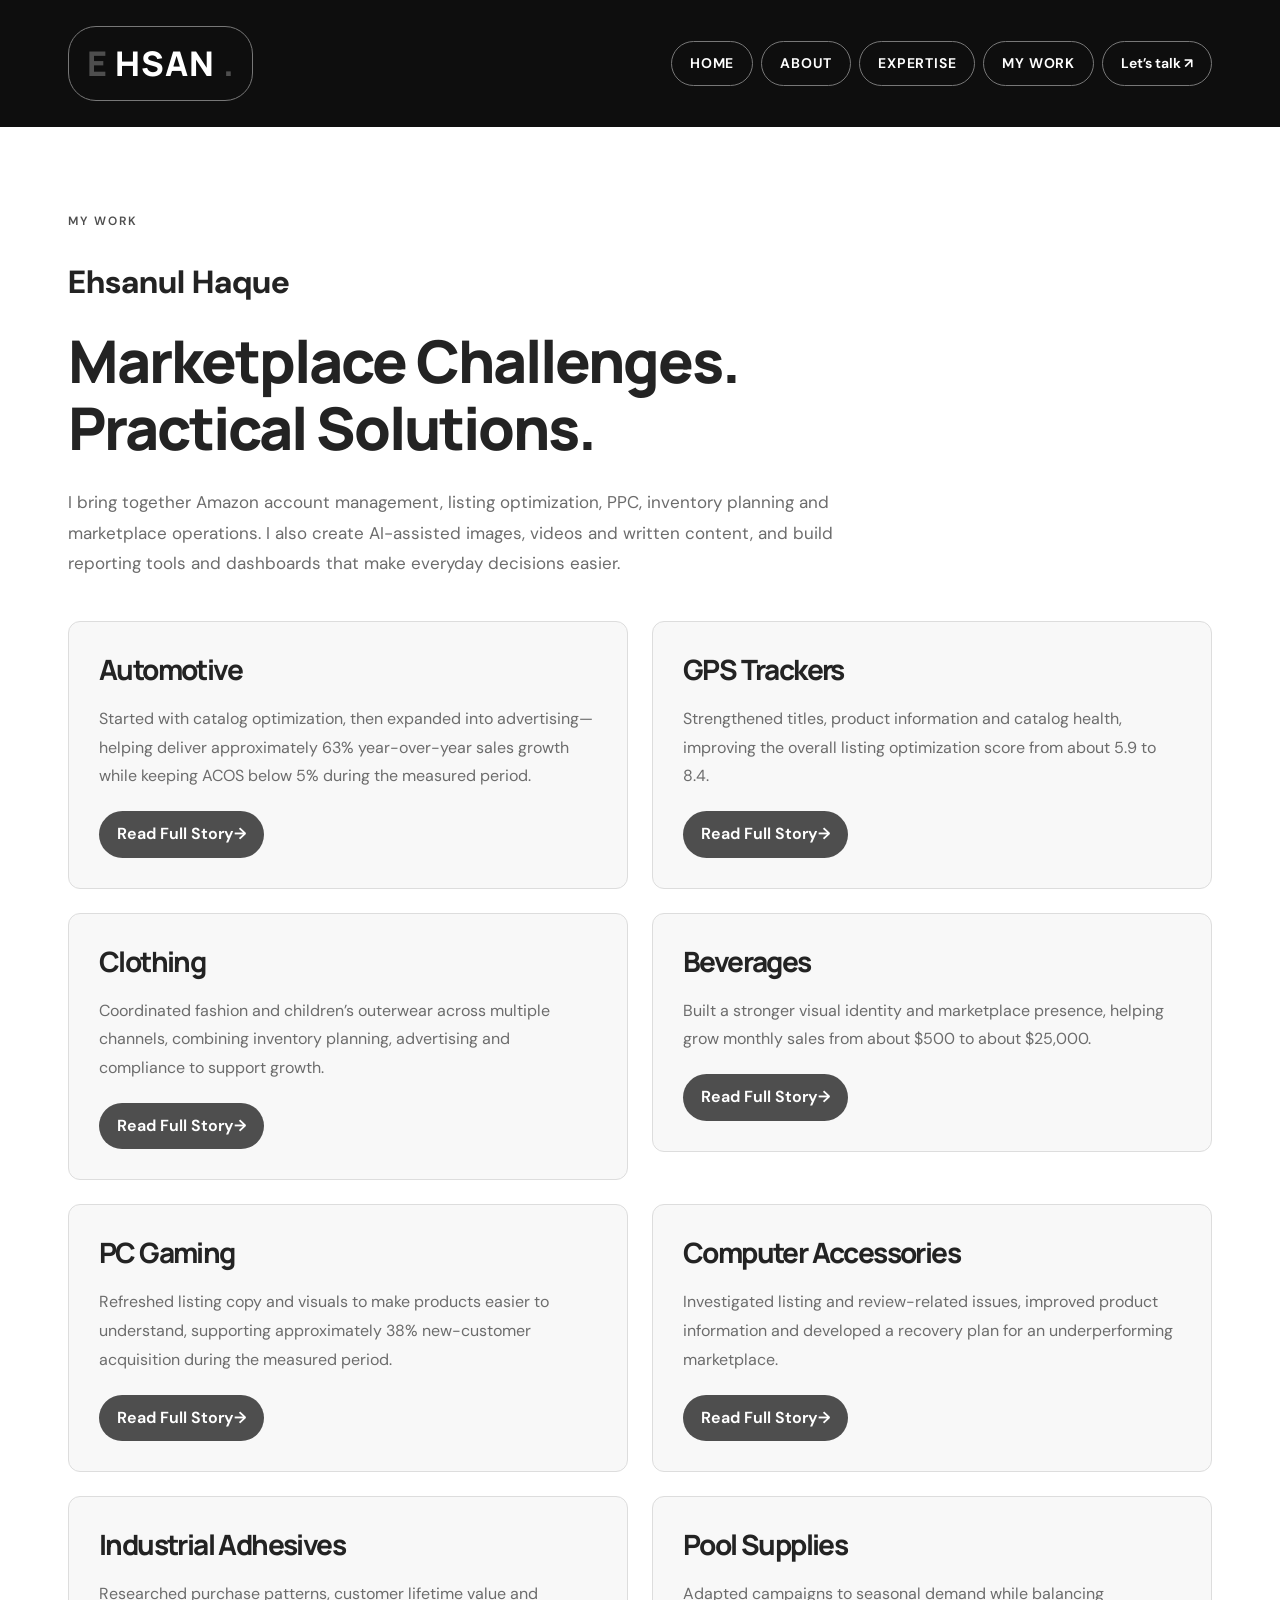
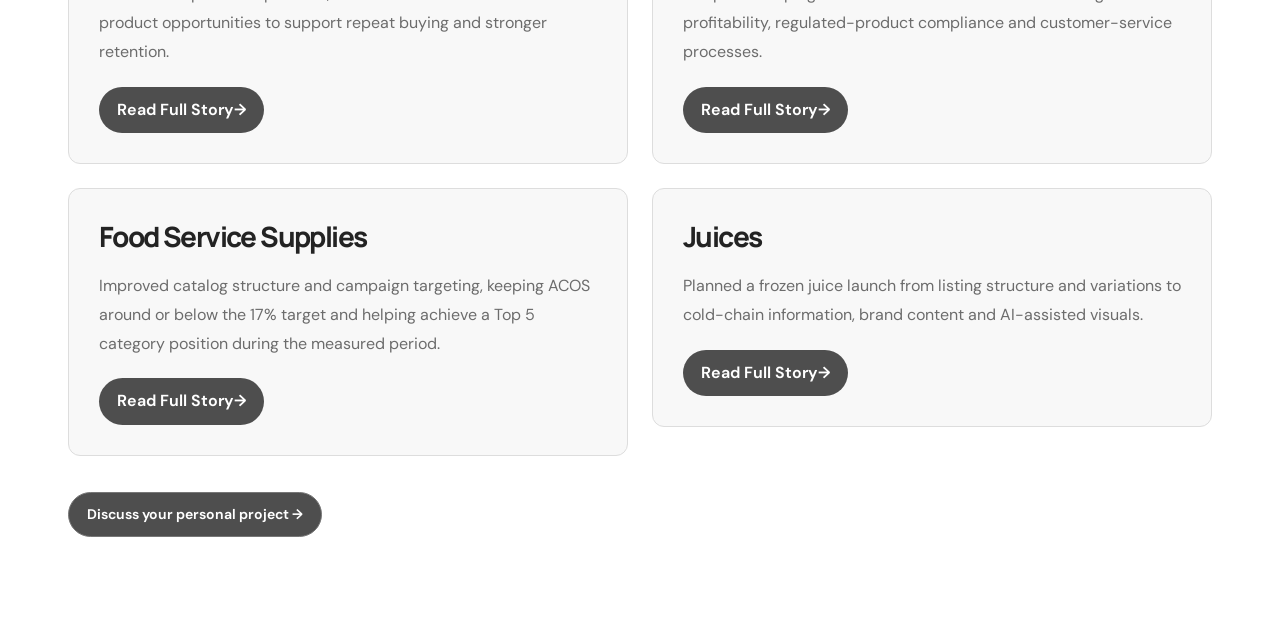
==== commit ffc189ca: "Add linked marketplace journey and expandable My Work stories" ====
--- a/case-studies.html
+++ b/case-studies.html
@@ -1,3 +1 @@
-<!doctype html>
-<html lang="en"><head><meta charset="utf-8"><meta name="viewport" content="width=device-width,initial-scale=1"><title>Marketplace Challenges. Practical Solutions. — Ehsanul Haque</title><meta name="description" content="Ehsan, Senior Account Manager and Amazon account management specialist. Marketplace strategy, AI content, advertising, reporting web apps, dashboards and automation."><link rel="icon" type="image/svg+xml" href="data:image/svg+xml,%3Csvg xmlns='http://www.w3.org/2000/svg' viewBox='0 0 40 40'%3E%3Crect width='40' height='40' rx='9' fill='%23474747'/%3E%3Ctext x='11' y='29' fill='white' font-family='Arial' font-size='29' font-weight='bold'%3Ee%3C/text%3E%3C/svg%3E"><link rel="stylesheet" href="styles.css"><link rel="stylesheet" href="theme.css"></head>
-<body><a class="skip" href="#main">Skip to content</a><header><a class="wordmark" href="index.html#main"><span class="brand-accent">E</span>HSAN<span class="brand-dot">.</span></a><nav aria-label="Main navigation"><a href="index.html#main">Home</a><a href="index.html#about">About</a><a href="index.html#expertise">Expertise</a><a href="case-studies.html">Case studies</a><a class="nav-cta" href="index.html#contact">Let’s talk ↗</a></nav></header><main id="main" class="wrap section case-page"><div class="section-label">CASE STUDIES · <strong>Ehsanul Haque</strong></div><h1>Marketplace Challenges.<br>Practical Solutions.</h1><p class="case-intro">From stronger listings to more efficient advertising: explore the decisions, work and results behind each marketplace journey.</p><nav class="category-nav" aria-label="Case study categories"><a class="button" href="#case-1">Automotive Accessories</a><a class="button" href="#case-2">GPS Tracking &amp; Vehicle Security</a><a class="button" href="#case-3">Apparel &amp; Fashion / Children&#x27;s Outerwear &amp; Safety</a><a class="button" href="#case-4">Beverage</a><a class="button" href="#case-5">Gaming Peripherals &amp; Computer Accessories</a><a class="button" href="#case-6">Consumer Electronics &amp; Computer Accessories</a><a class="button" href="#case-7">Adhesives &amp; Professional Glue</a><a class="button" href="#case-8">Pool Maintenance &amp; Chemical Products</a><a class="button" href="#case-9">Foodservice &amp; Disposable Catering Supplies</a><a class="button" href="#case-10">Cold-Pressed Juice &amp; Wellness</a></nav><article class="case-story" id="case-1"><div class="section-label">Amazon Global Marketplaces</div><h2>Automotive Accessories</h2><h3>The situation</h3><p>Grow the account across multiple Amazon marketplaces without losing control of advertising costs.</p><div class="story-columns"><div><h3>What I worked on</h3><ul><li>Followed a brand-specific SOP for PPC management.</li><li>Reviewed ACOS, bids, search terms and campaign performance on a regular basis.</li><li>Adjusted campaigns based on the rules set for the account.</li><li>Supported listing, catalog and marketplace operations alongside PPC work.</li></ul></div><div><h3>Results & ongoing journey</h3><ul><li>Kept ACOS below 5% during the measured period.</li><li>Reached about 63% year-over-year sales growth.</li><li>Scaled the account while keeping advertising spend efficient.</li></ul></div></div><a class="button" href="#main">Back to categories ↑</a></article><article class="case-story" id="case-2"><div class="section-label">Amazon</div><h2>GPS Tracking &amp; Vehicle Security</h2><h3>The situation</h3><p>Improve an under-optimized Amazon catalog and bring the listings into a much stronger position.</p><div class="story-columns"><div><h3>What I worked on</h3><ul><li>Managed this as one of my first full Amazon accounts.</li><li>Took responsibility for listing quality and catalog health.</li><li>Reviewed listing scores and found areas that needed work.</li><li>Improved titles, bullets, descriptions and backend optimization.</li><li>Managed general catalog and marketplace tasks.</li><li>Tracked listing health and performance over time.</li></ul></div><div><h3>Results & ongoing journey</h3><ul><li>Improved the overall listing optimization score from about 5.9 to 8.4.</li><li>Improved catalog quality and listing completeness.</li><li>Created a stronger base for future growth.</li></ul></div></div><a class="button" href="#main">Back to categories ↑</a></article><article class="case-story" id="case-3"><div class="section-label">Amazon, Walmart, Shopify, TikTok Shop, Shein and Target</div><h2>Apparel &amp; Fashion / Children&#x27;s Outerwear &amp; Safety</h2><h3>The situation</h3><p>Manage two apparel businesses with different needs. One was a multi-channel fashion retailer and the other focused on children&#x27;s safety outerwear.</p><div class="story-columns"><div><h3>What I worked on</h3><ul><li>Managed marketplace operations across several channels.</li><li>Worked with strict account rules for advertising, inventory and catalog management.</li><li>Handled listings, SEO, product content and marketplace positioning.</li><li>Worked on inventory forecasting, replenishment and shipment planning.</li><li>Managed promotions and advertising strategy.</li><li>Handled safety-related content and marketplace compliance for children&#x27;s products.</li></ul></div><div><h3>Results & ongoing journey</h3><ul><li>Helped move key products into stronger category positions.</li><li>Supported about 70% year-over-year growth within the niche.</li><li>Reached about 56% ROI based on the account&#x27;s internal performance calculation.</li><li>Improved marketplace positioning through steady advertising and operational work.</li></ul></div></div><a class="button" href="#main">Back to categories ↑</a></article><article class="case-story" id="case-4"><div class="section-label">Amazon</div><h2>Beverage</h2><h3>The situation</h3><p>Launch and grow a new beverage brand that had little sales history and needed a stronger visual identity.</p><div class="story-columns"><div><h3>What I worked on</h3><ul><li>Created a new visual direction for the brand.</li><li>Improved listing presentation and product visuals.</li><li>Worked on marketplace content and positioning.</li><li>Supported the launch and ongoing growth plan.</li><li>Reviewed performance and adjusted the approach as sales increased.</li></ul></div><div><h3>Results & ongoing journey</h3><ul><li>Grew monthly sales from about $500 to about $25,000.</li><li>Built a stronger visual presence on Amazon.</li><li>Helped turn a newly launched account into a meaningful revenue channel.</li></ul></div></div><a class="button" href="#main">Back to categories ↑</a></article><article class="case-story" id="case-5"><div class="section-label">Amazon</div><h2>Gaming Peripherals &amp; Computer Accessories</h2><h3>The situation</h3><p>Give the brand a cleaner and more modern look without changing the products themselves.</p><div class="story-columns"><div><h3>What I worked on</h3><ul><li>Kept simplicity as the main direction for the brand.</li><li>Reworked the visual theme and marketplace presentation.</li><li>Improved listing copy and brand consistency.</li><li>Reviewed customer behavior and product positioning.</li><li>Focused on making the existing products easier to understand and more appealing.</li></ul></div><div><h3>Results & ongoing journey</h3><ul><li>Generated about 38% new-customer acquisition during the measured period.</li><li>Improved the brand presentation without needing a product redesign.</li><li>Created a cleaner and more consistent Amazon presence.</li></ul></div></div><a class="button" href="#main">Back to categories ↑</a></article><article class="case-story" id="case-6"><div class="section-label">Amazon</div><h2>Consumer Electronics &amp; Computer Accessories</h2><h3>The situation</h3><p>The brand was doing reasonably well in other Amazon marketplaces but was struggling in the US.</p><div class="story-columns"><div><h3>What I worked on</h3><ul><li>Reviewed the US listings in detail.</li><li>Compared the US account with better-performing marketplaces.</li><li>Studied customer feedback and negative-review patterns.</li><li>Found review-related issues that were hurting conversion.</li><li>Worked on resolving valid review issues where Amazon policy allowed.</li><li>Improved listing quality, product information and positioning.</li><li>Continued monitoring the account after the changes.</li></ul></div><div><h3>Results & ongoing journey</h3><ul><li>Resolved several review-related issues.</li><li>Improved sales after the listing and reputation work.</li><li>Built a clearer recovery plan for the US marketplace.</li><li>The account is still being improved.</li></ul></div></div><a class="button" href="#main">Back to categories ↑</a></article><article class="case-story" id="case-7"><div class="section-label">Amazon</div><h2>Adhesives &amp; Professional Glue</h2><h3>The situation</h3><p>The brand has traditionally relied heavily on B2B customers. The current goal is to understand repeat buying and improve long-term customer value.</p><div class="story-columns"><div><h3>What I worked on</h3><ul><li>Completed market and competitor research.</li><li>Reviewed customer purchase behavior.</li><li>Worked on customer lifetime value analysis.</li><li>Reviewed historical sales and repeat-purchase patterns.</li><li>Analyzed product-level and brand-level opportunities.</li><li>Completed keyword and search-trend research.</li><li>Looked for ways to improve customer retention.</li></ul></div><div><h3>Results & ongoing journey</h3><ul><li>Current work is focused on improving customer lifetime value.</li><li>The team is studying repeat-purchase behavior across product groups.</li><li>The longer-term goal is to build stronger retention and reduce over-dependence on one-time B2B purchases.</li></ul></div></div><a class="button" href="#main">Back to categories ↑</a></article><article class="case-story" id="case-8"><div class="section-label">Amazon</div><h2>Pool Maintenance &amp; Chemical Products</h2><h3>The situation</h3><p>Manage a seasonal product line while keeping advertising efficient as demand changed throughout the year.</p><div class="story-columns"><div><h3>What I worked on</h3><ul><li>Adjusted PPC based on seasonal demand.</li><li>Followed the brand&#x27;s campaign rules.</li><li>Managed bids, targeting and search terms.</li><li>Balanced sales growth with profitability.</li><li>Followed specific customer-service rules for the brand.</li><li>Supported compliance work for regulated products.</li></ul></div><div><h3>Results & ongoing journey</h3><ul><li>Kept ACOS around the 17% target range during the main season.</li><li>Kept TACOS near 15% during the measured period.</li><li>Supported profitable seasonal growth.</li><li>Maintained consistent customer-service and account processes.</li></ul></div></div><a class="button" href="#main">Back to categories ↑</a></article><article class="case-story" id="case-9"><div class="section-label">Amazon and Walmart</div><h2>Foodservice &amp; Disposable Catering Supplies</h2><h3>The situation</h3><p>Increase sales while keeping advertising within the client&#x27;s target range.</p><div class="story-columns"><div><h3>What I worked on</h3><ul><li>Followed a fixed PPC rule set for the account.</li><li>Managed bids, search terms and campaign targeting.</li><li>Worked on parent-child relationships and catalog structure.</li><li>Cleaned up duplicate offers and fulfillment setups.</li><li>Adjusted campaigns and catalog work based on the client&#x27;s sales goals.</li></ul></div><div><h3>Results & ongoing journey</h3><ul><li>Kept ACOS around or below the 17% target range.</li><li>Improved product visibility and sales performance.</li><li>Helped move the brand into the Top 5 in its category during the measured period.</li><li>Grew sales while keeping advertising costs under control.</li></ul></div></div><a class="button" href="#main">Back to categories ↑</a></article><article class="case-story" id="case-10"><div class="section-label">Amazon</div><h2>Cold-Pressed Juice &amp; Wellness</h2><h3>The situation</h3><p>Launch a frozen wellness product with several product options, cold-chain requirements and no long marketplace history.</p><div class="story-columns"><div><h3>What I worked on</h3><ul><li>Built the initial Amazon listing structure.</li><li>Planned product variations and SKU setup.</li><li>Completed keyword and competitor research.</li><li>Worked on titles, bullets and descriptions.</li><li>Planned storage, shelf-life and cold-chain information.</li><li>Developed the listing image and visual direction.</li><li>Planned Premium A+, Brand Story and Storefront content.</li><li>Worked on AI-generated lifestyle images and product video ideas.</li></ul></div><div><h3>Results & ongoing journey</h3><ul><li>The product is newly launched.</li><li>Current work is focused on visibility, conversion and repeat-purchase potential.</li><li>The launch and optimization process is still ongoing.</li></ul></div></div><a class="button" href="#main">Back to categories ↑</a></article><a class="button" href="index.html#contact">Discuss your personal project ↗</a></main></body></html>
+<!doctype html><html lang="en"><head><meta charset="utf-8"><title>My Work — Ehsanul Haque</title><meta name="viewport" content="width=device-width,initial-scale=1"></head><body><a href="my-work.html">Explore My Works →</a><script>const ids=["automotive", "gps-trackers", "clothing", "beverages", "pc-gaming", "computer-accessories", "industrial-adhesives", "pool-supplies", "food-service-supplies", "juices"];const n=Number(location.hash.replace("#case-",""));location.replace("my-work.html"+(ids[n-1]?"#"+ids[n-1]:location.hash));</script></body></html>
